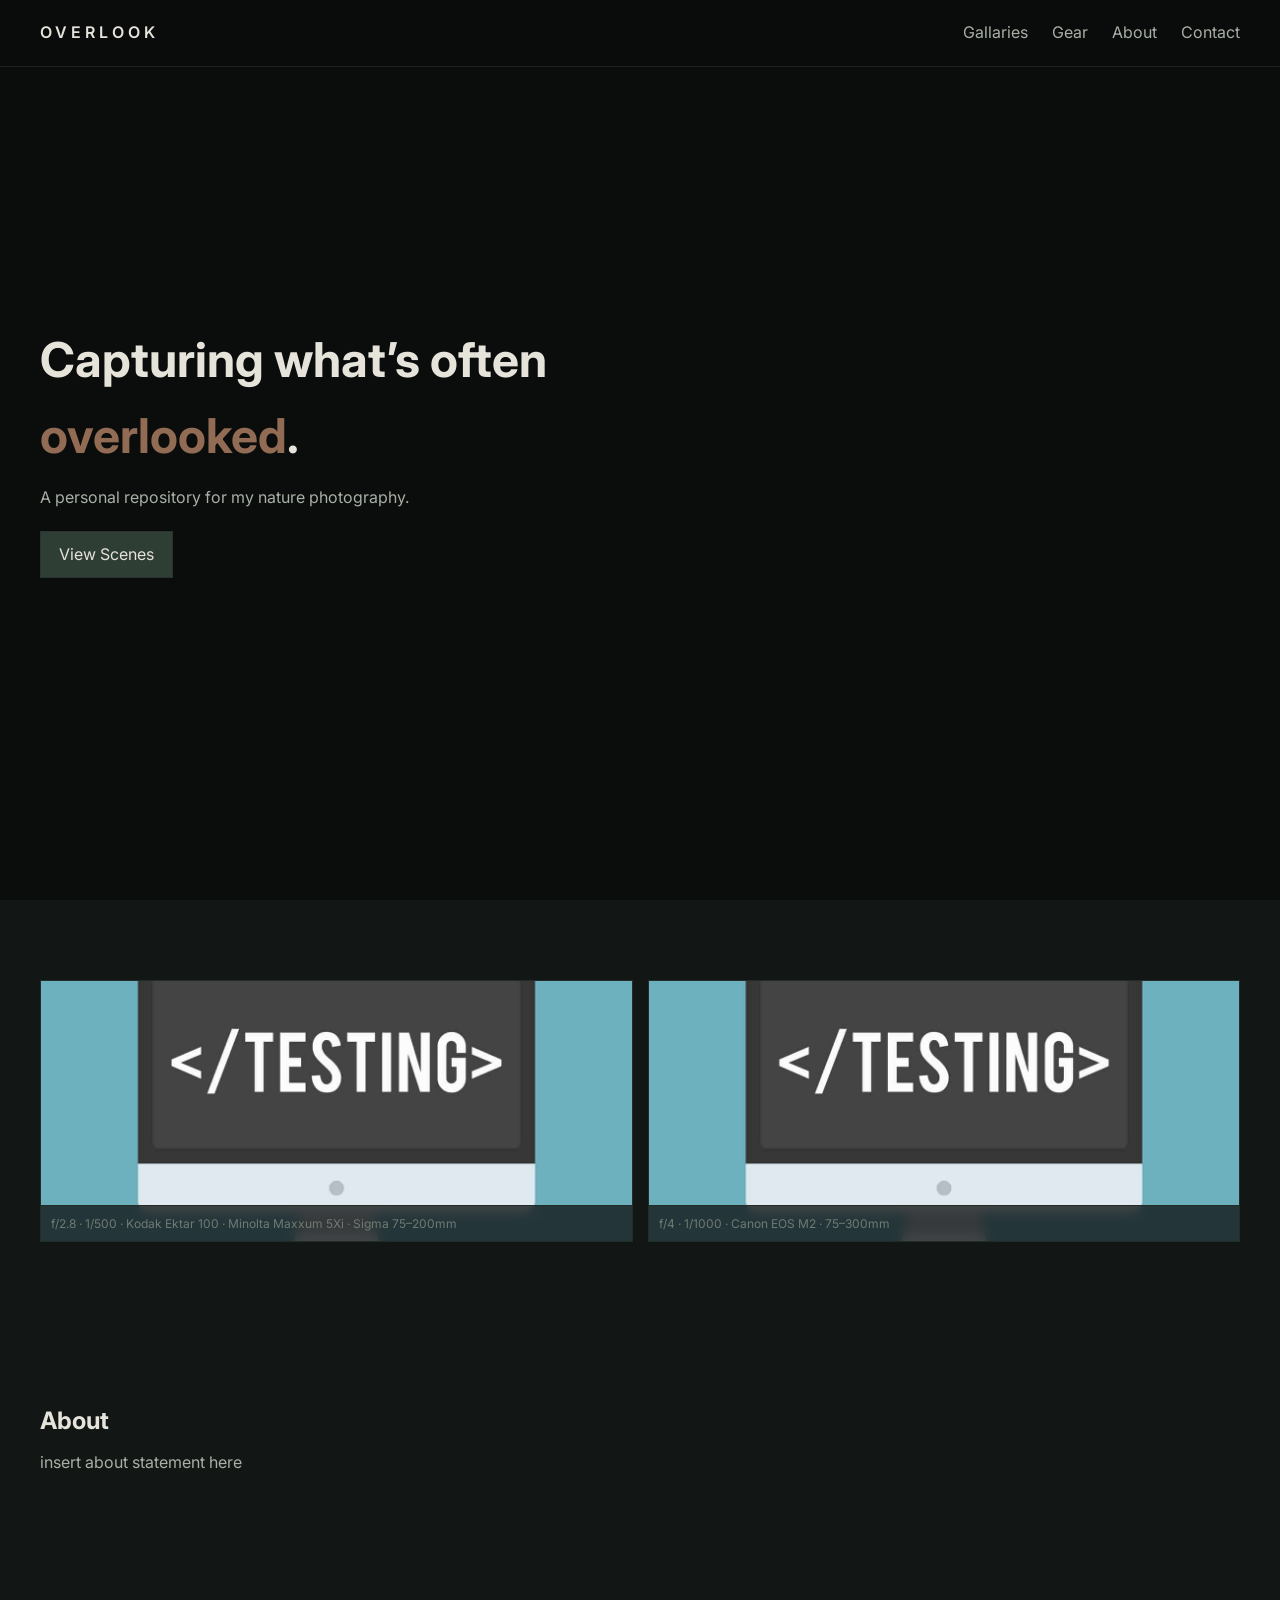
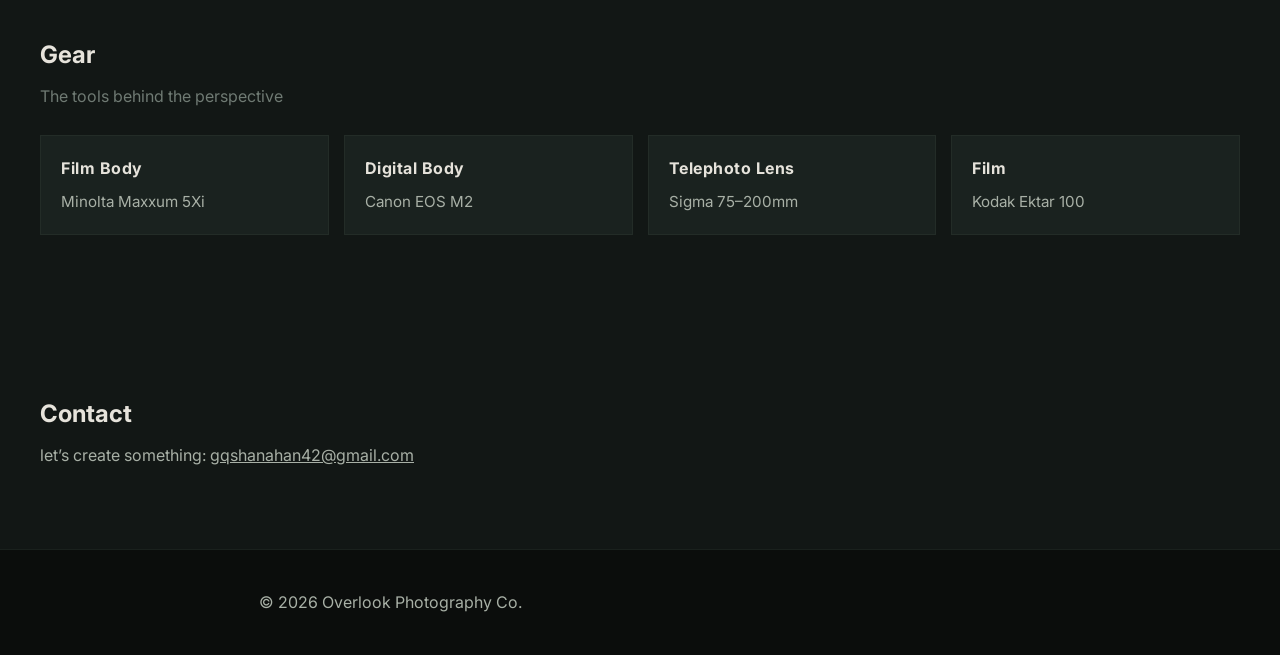
==== index.html @ 9037ddea "fixed file structure" ====
<!DOCTYPE html>
<html lang="en">
<head>
  <meta charset="UTF-8" />
  <meta name="viewport" content="width=device-width, initial-scale=1.0"/>
  <title>Overlook Photography Co.</title>
  <link rel="stylesheet" href="css/styles.css"/>
</head>
<body>

  <header class="nav">
    <div class="logo">OVERLOOK</div>
    <nav>
      <a href="#work">Gallaries</a>
      <a href="#gear">Gear</a>
      <a href="#about">About</a>
      <a href="#contact">Contact</a>
    </nav>
  </header>

  <section class="hero">
    <h1>Capturing what’s often <span style="color: #916b53">overlooked</span>.</h1>
    <p>A personal repository for my nature photography.</p>
    <a href="#work" class="btn">View Scenes</a>
  </section>

  <section id="work" class="gallery">
    <div class="grid">

        <div class="photo-card" onclick="openLightbox(this)">
            <img src="/media/website-testing.jpg" alt="Forest Fog">

            <div class="exif-bar">
            f/2.8 · 1/500 · Kodak Ektar 100 · Minolta Maxxum 5Xi · Sigma 75–200mm
            </div>
        </div>

        <div class="photo-card" onclick="openLightbox(this)">
            <img src="/media/website-testing.jpg" alt="Mountain Ridge">

            <div class="exif-bar">
            f/4 · 1/1000 · Canon EOS M2 · 75–300mm
            </div>
        </div>

        </div>
  </section>

  <section id="about" class="about">
    <h2>About</h2>
    <p>
        insert about statement here
    </p>
  </section>

  <section id="gear" class="gear">
    <h2>Gear</h2>
    <p class="meta">The tools behind the perspective</p>

    <div class="gear-grid">

        <div class="gear-card">
        <h3>Film Body</h3>
        <p>Minolta Maxxum 5Xi</p>
        </div>

        <div class="gear-card">
        <h3>Digital Body</h3>
        <p>Canon EOS M2</p>
        </div>

        <div class="gear-card">
        <h3>Telephoto Lens</h3>
        <p>Sigma 75–200mm</p>
        </div>

        <div class="gear-card">
        <h3>Film</h3>
        <p>Kodak Ektar 100</p>
        </div>

    </div>
    </section>

  <section id="contact" class="contact">
    <h2>Contact</h2>
    <p>let’s create something: <a href="mailto:gqshanahan42@gmail.com">gqshanahan42@gmail.com</a></p>
  </section>

  <footer>
    <p>© 2026 Overlook Photography Co.</p>
  </footer>

  <div id="lightbox" class="lightbox" onclick="closeLightbox()">
    <img id="lightbox-img">
    <div id="lightbox-exif"></div>
  </div>

  <script src="js/script.js"></script>

</body>
</html>
---- css/styles.css ----
@import url('https://fonts.googleapis.com/css2?family=Inter:wght@300;400;600&display=swap');

:root {
  /* Background layering */
  --bg: #0B0D0C;
  --section: #121715;
  --card: #1A221F;

  /* Typography */
  --text: #E6E3DB;
  --body: #A8B0A6;
  --muted: #6F7A73;

  /* Interaction */
  --link: #A8B0A6;
  --hover: #D6A96A;

  /* Buttons */
  --btn: #2F3E35;
  --btn-hover-warm: #8C5A3C;
  --btn-hover-sand: #B08A5A;
}

* {
  margin: 0;
  padding: 0;
  box-sizing: border-box;
  font-family: 'Inter', sans-serif;
}

body {
  background: var(--bg);
  color: var(--body);
  line-height: 1.6;
}

.photo-card {
  position: relative;
  overflow: hidden;
  background: var(--card);
  border: 1px solid #232c27;
  cursor: pointer;
  transition: 0.25s ease;
}

.photo-card img {
  width: 100%;
  height: 260px;
  object-fit: cover;
  display: block;
  filter: contrast(1.05) saturate(0.95);
  transition: 0.3s ease;
}

.photo-card:hover img {
  transform: scale(1.03);
}

.photo-card:hover {
  border-color: var(--hover);
}

/* EXIF BAR */
.exif-bar {
  position: absolute;
  bottom: 0;
  width: 100%;
  padding: 8px 10px;
  font-size: 0.75rem;
  color: var(--muted);
  background: rgba(11, 13, 12, 0.75);
  backdrop-filter: blur(6px);
  border-top: 1px solid #232c27;
}

/* NAV */
.nav {
  display: flex;
  justify-content: space-between;
  padding: 20px 40px;
  position: fixed;
  width: 100%;
  top: 0;
  background: rgba(11, 13, 12, 0.75);
  backdrop-filter: blur(10px);
  border-bottom: 1px solid #1b241f;
  z-index: 1000;
}

.logo {
  letter-spacing: 4px;
  font-weight: 600;
  color: var(--text);
}

.nav a {
  margin-left: 20px;
  color: var(--link);
  text-decoration: none;
  transition: 0.2s ease;
}

.nav a:hover {
  color: var(--hover);
}

/* HERO */
.hero {
  height: 100vh;
  display: flex;
  flex-direction: column;
  justify-content: center;
  padding: 0 40px;
  background: var(--bg);
}

.hero h1 {
  font-size: 3rem;
  max-width: 650px;
  color: var(--text);
}

.hero p {
  margin-top: 10px;
  color: var(--body);
}

/* BUTTON */
.btn {
  margin-top: 20px;
  padding: 10px 18px;
  width: fit-content;
  background: var(--btn);
  color: var(--text);
  border: 1px solid #2a332f;
  text-decoration: none;
  transition: 0.2s ease;
}

.btn:hover {
  background: var(--btn-hover-sand);
  color: #0B0D0C;
}

/* SECTIONS */
.gallery,
.about,
.contact {
  padding: 80px 40px;
  background: var(--section);
}

/* GALLERY GRID */
.grid {
  display: grid;
  grid-template-columns: repeat(auto-fit, minmax(250px, 1fr));
  gap: 15px;
}

.lightbox {
  position: fixed;
  top: 0;
  left: 0;
  width: 100%;
  height: 100%;
  background: rgba(11, 13, 12, 0.92);
  display: none;
  flex-direction: column;
  align-items: center;
  justify-content: center;
  z-index: 2000;
}

.lightbox img {
  max-width: 90%;
  max-height: 80%;
  border: 1px solid #2a332f;
}

#lightbox-exif {
  margin-top: 12px;
  color: var(--muted);
  font-size: 0.85rem;
}

.gear {
  padding: 80px 40px;
  background: var(--section);
}

.meta {
  color: var(--muted);
  margin-bottom: 25px;
}

.gear-grid {
  display: grid;
  grid-template-columns: repeat(auto-fit, minmax(220px, 1fr));
  gap: 15px;
}

.gear-card {
  background: var(--card);
  border: 1px solid #232c27;
  padding: 20px;
  transition: 0.2s ease;
}

.gear-card h3 {
  color: var(--text);
  margin-bottom: 8px;
  font-size: 1rem;
  letter-spacing: 0.5px;
}

.gear-card p {
  color: var(--body);
  font-size: 0.95rem;
}

.gear-card:hover {
  border-color: var(--hover);
  transform: translateY(-2px);
}

.card {
  height: 260px;
  background: var(--card);
  border: 1px solid #232c27;
  transition: 0.25s ease;
}

.card:hover {
  transform: scale(1.02);
  border-color: var(--hover);
}

/* TEXT */
h2 {
  color: var(--text);
  margin-bottom: 10px;
}

p {
  color: var(--body);
  max-width: 700px;
}

/* LINKS */
a {
  color: var(--link);
}

a:hover {
  color: var(--hover);
}

/* FOOTER */
footer {
  padding: 40px;
  text-align: center;
  color: var(--muted);
  background: var(--bg);
  border-top: 1px solid #1a211d;
}
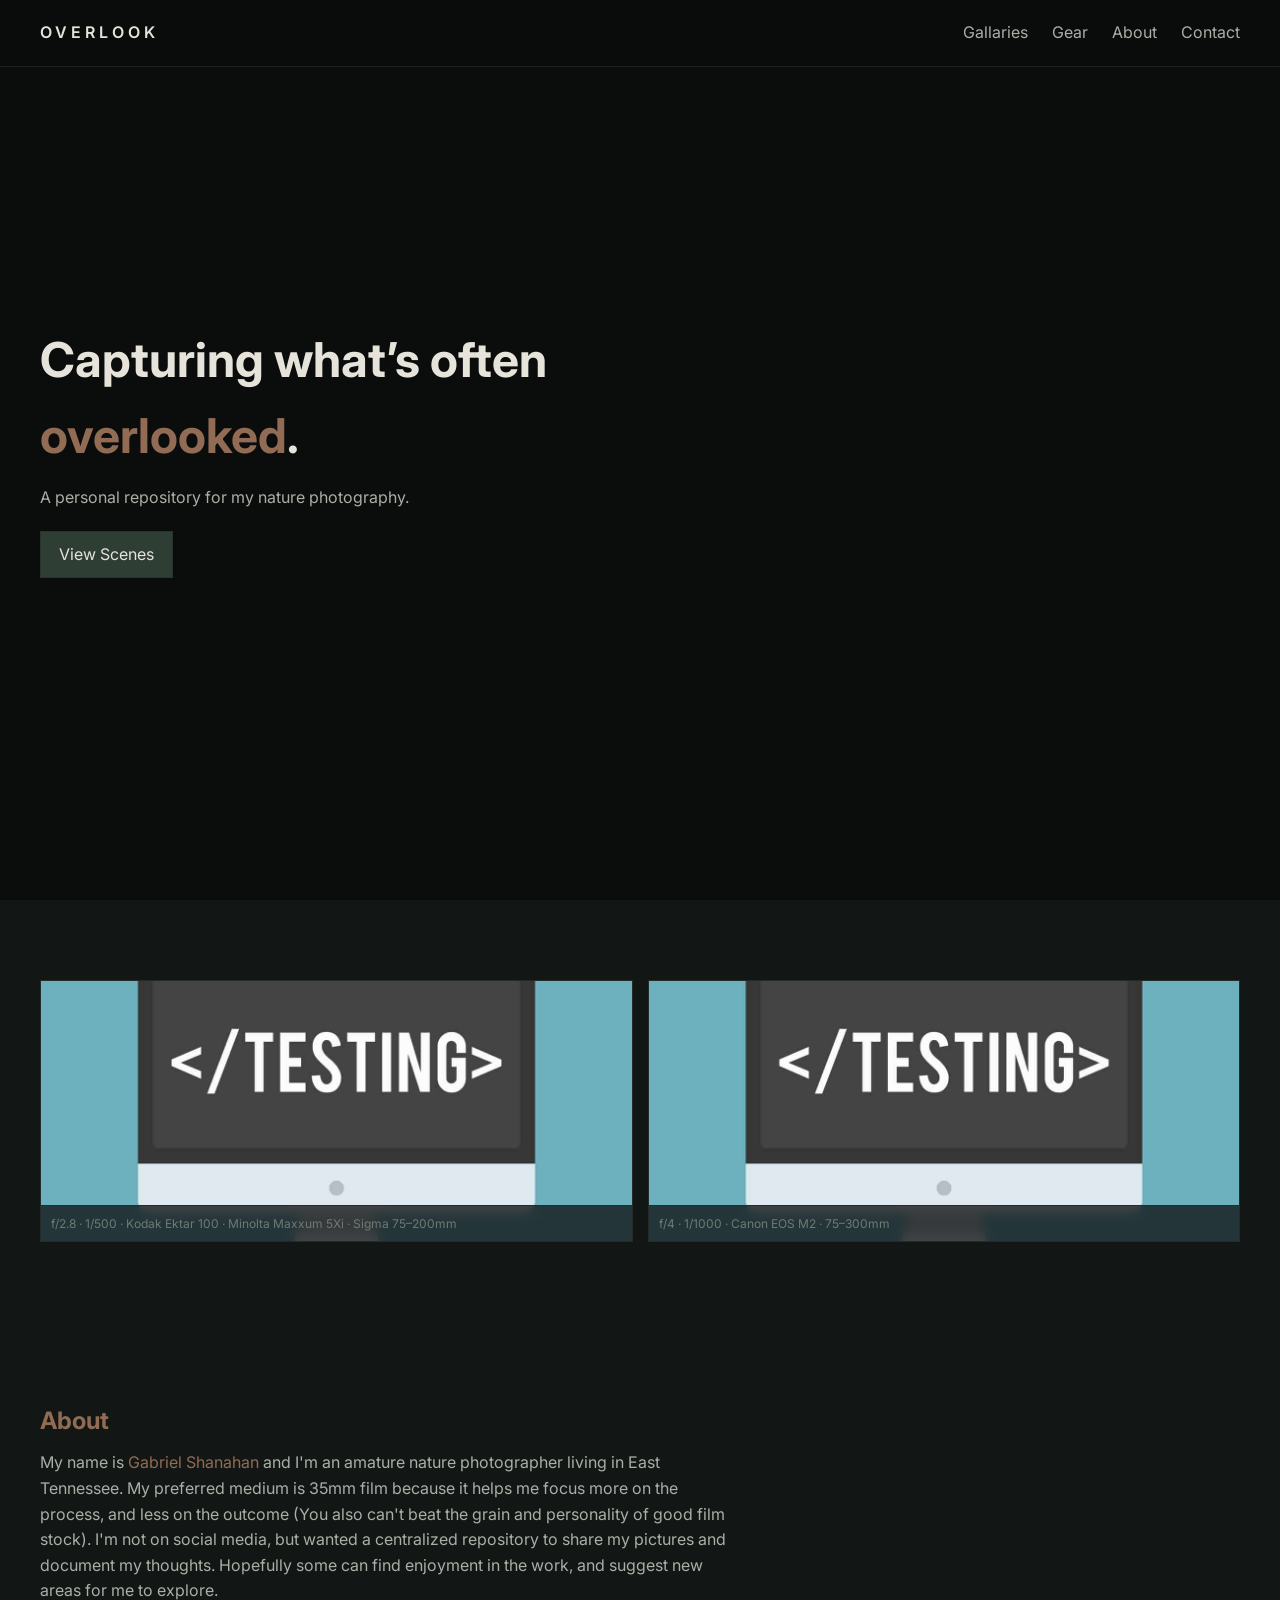
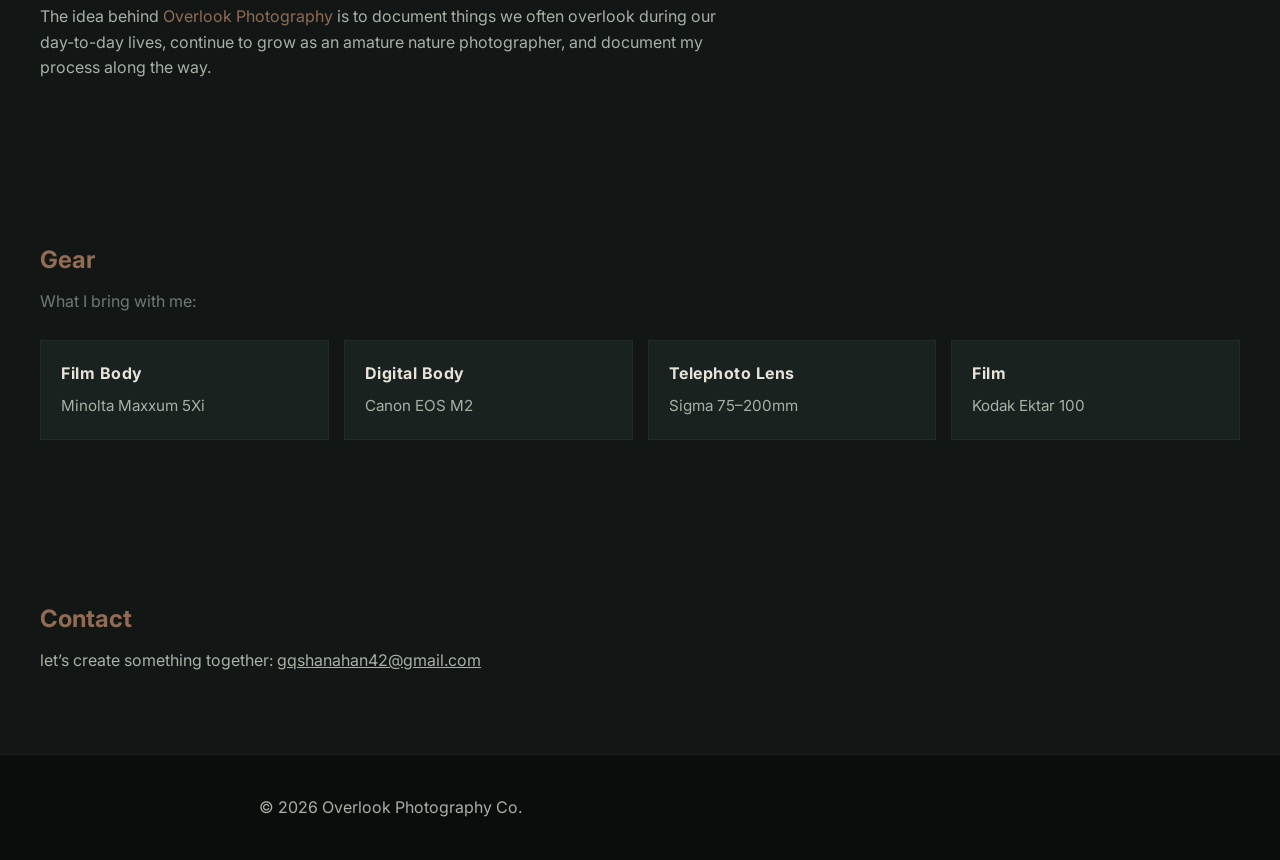
==== commit 4e19e108: "Updated about section" ====
--- a/index.html
+++ b/index.html
@@ -47,15 +47,22 @@
   </section>
 
   <section id="about" class="about">
-    <h2>About</h2>
+    <h2 style="color: #916b53">About</h2>
     <p>
-        insert about statement here
+        My name is <span style="color: #916b53">Gabriel Shanahan</span> and I'm an amature nature photographer living in East Tennessee.
+        My preferred medium is 35mm film because it helps me focus more on the process, and less on the outcome (You also can't beat the grain and personality of good film stock).
+        I'm not on social media, but wanted a centralized repository to share my pictures and document my thoughts. 
+        Hopefully some can find enjoyment in the work, and suggest new areas for me to explore. 
+    </p>
+    <p>
+      The idea behind <span style="color: #916b53">Overlook Photography</span> is to document things we often overlook during our day-to-day lives, 
+      continue to grow as an amature nature photographer, and document my process along the way.
     </p>
   </section>
 
   <section id="gear" class="gear">
-    <h2>Gear</h2>
-    <p class="meta">The tools behind the perspective</p>
+    <h2 style="color: #916b53">Gear</h2>
+    <p class="meta">What I bring with me:</p>
 
     <div class="gear-grid">
 
@@ -83,8 +90,8 @@
     </section>
 
   <section id="contact" class="contact">
-    <h2>Contact</h2>
-    <p>let’s create something: <a href="mailto:gqshanahan42@gmail.com">gqshanahan42@gmail.com</a></p>
+    <h2 style="color: #916b53">Contact</h2>
+    <p>let’s create something together: <a href="mailto:gqshanahan42@gmail.com">gqshanahan42@gmail.com</a></p>
   </section>
 
   <footer>
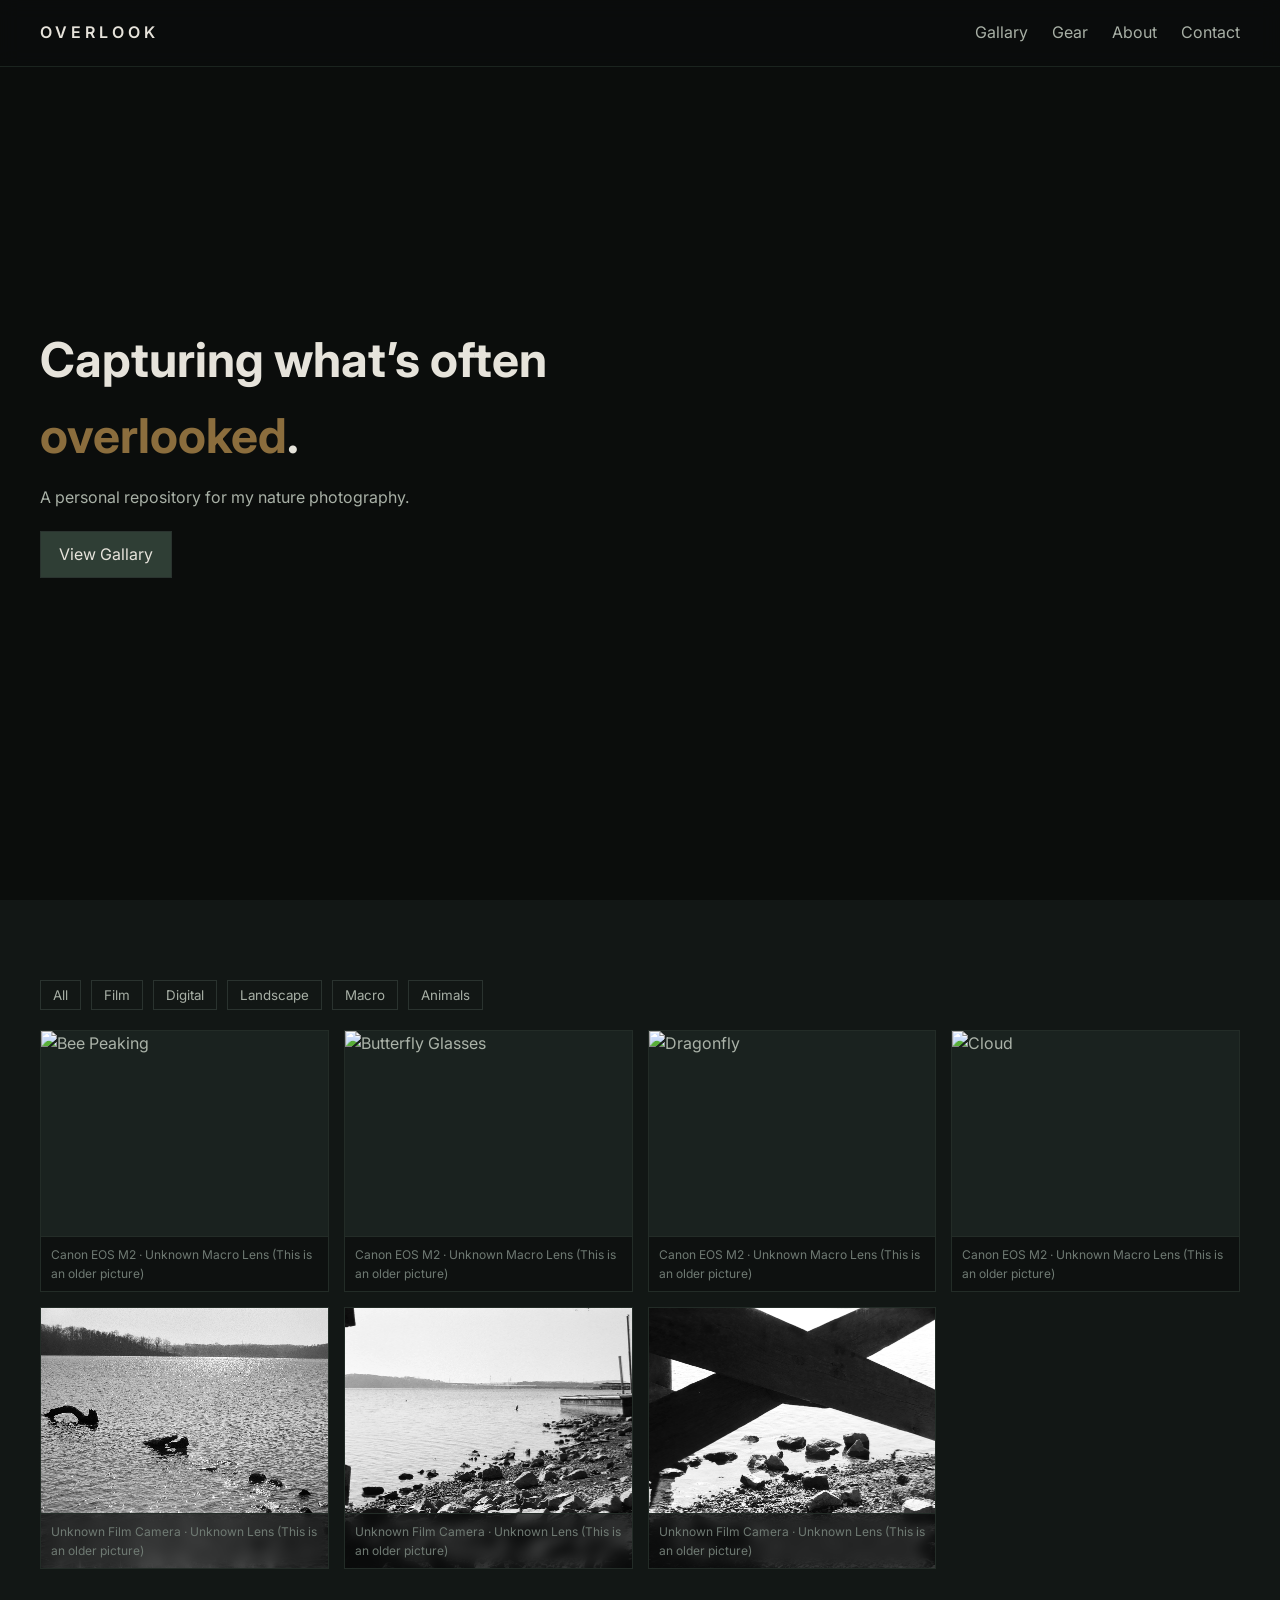
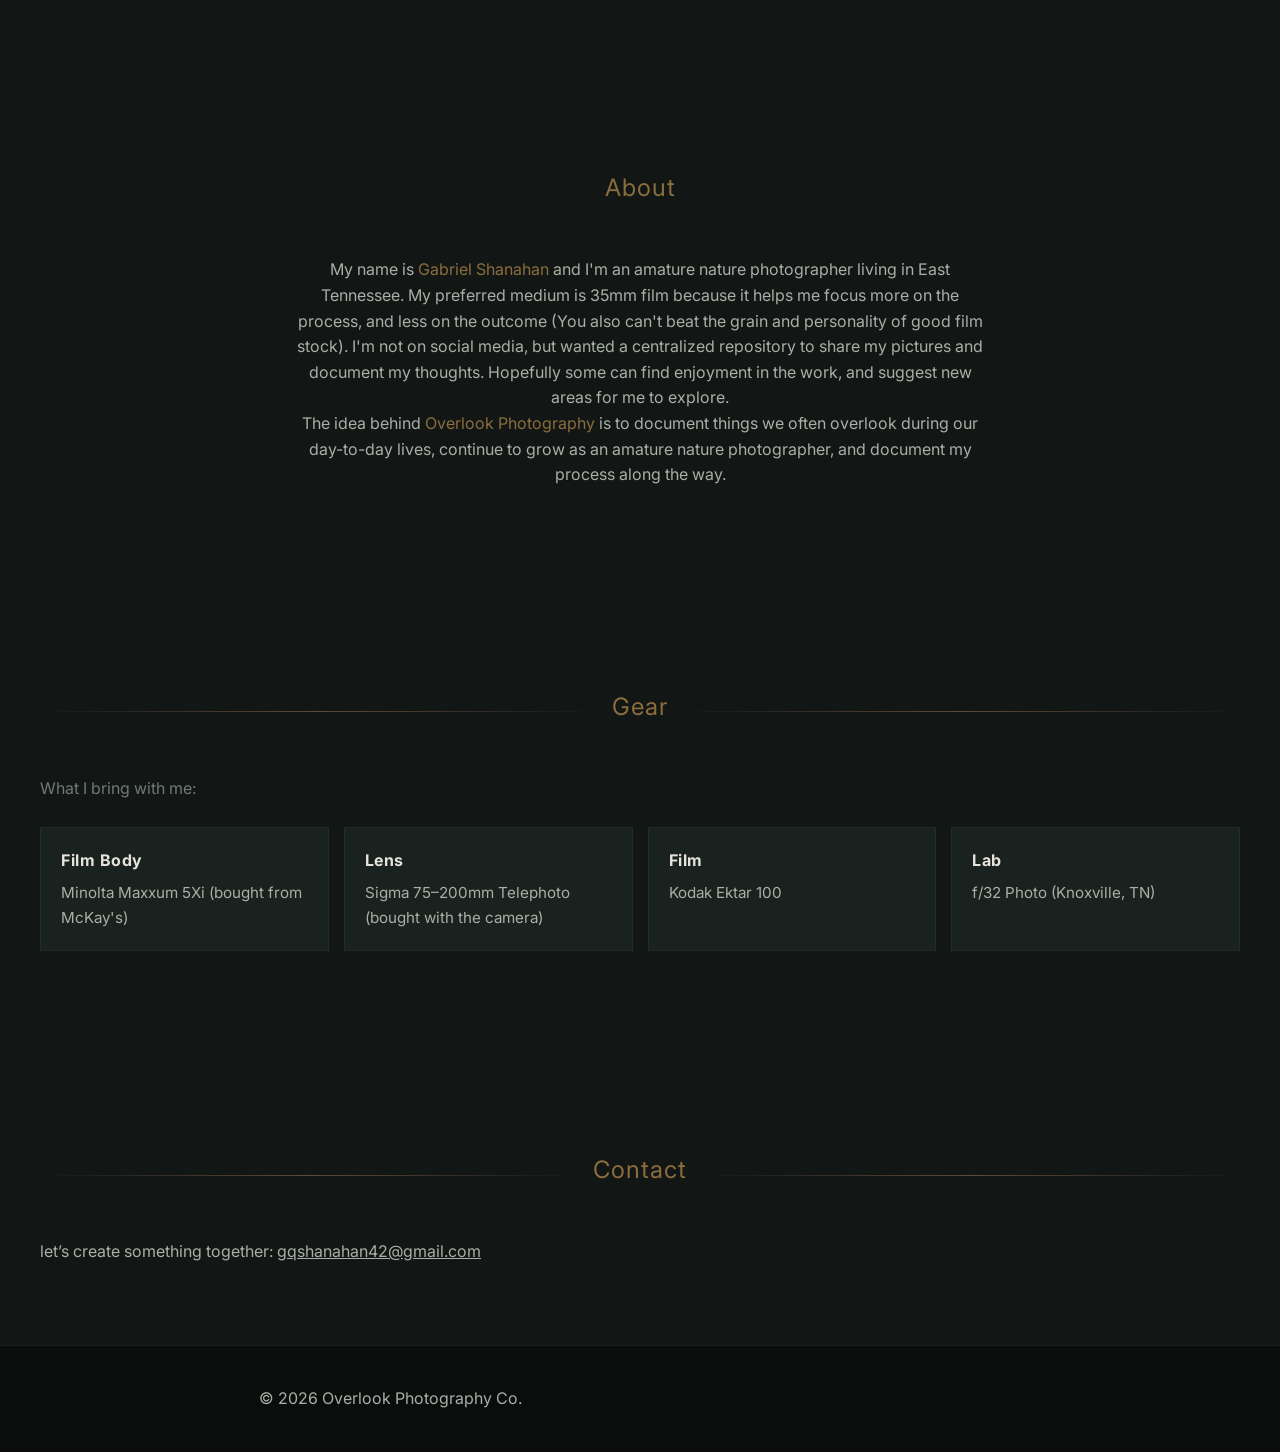
==== commit 7013e192: "Added images, updates gallary & lightbox" ====
--- a/index.html
+++ b/index.html
@@ -11,7 +11,7 @@
   <header class="nav">
     <div class="logo">OVERLOOK</div>
     <nav>
-      <a href="#work">Gallaries</a>
+      <a href="#work">Gallary</a>
       <a href="#gear">Gear</a>
       <a href="#about">About</a>
       <a href="#contact">Contact</a>
@@ -19,66 +19,62 @@
   </header>
 
   <section class="hero">
-    <h1>Capturing what’s often <span style="color: #916b53">overlooked</span>.</h1>
+    <h1>Capturing what’s often <span style="color: #8b6d3d">overlooked</span>.</h1>
     <p>A personal repository for my nature photography.</p>
-    <a href="#work" class="btn">View Scenes</a>
+    <a href="#work" class="btn">View Gallary</a>
   </section>
 
   <section id="work" class="gallery">
-    <div class="grid">
 
-        <div class="photo-card" onclick="openLightbox(this)">
-            <img src="/media/website-testing.jpg" alt="Forest Fog">
+    <div class="filters">
+      <button onclick="setFilter('all')">All</button>
+      <button onclick="setFilter('film')">Film</button>
+      <button onclick="setFilter('digital')">Digital</button>
+      <button onclick="setFilter('landscape')">Landscape</button>
+      <button onclick="setFilter('macro')">Macro</button>
+      <button onclick="setFilter('animals')">Animals</button>
+    </div>
 
-            <div class="exif-bar">
-            f/2.8 · 1/500 · Kodak Ektar 100 · Minolta Maxxum 5Xi · Sigma 75–200mm
-            </div>
-        </div>
+    <div id="gallery" class="grid"></div>
 
-        <div class="photo-card" onclick="openLightbox(this)">
-            <img src="/media/website-testing.jpg" alt="Mountain Ridge">
-
-            <div class="exif-bar">
-            f/4 · 1/1000 · Canon EOS M2 · 75–300mm
-            </div>
-        </div>
-
-        </div>
   </section>
 
   <section id="about" class="about">
-    <h2 style="color: #916b53">About</h2>
+    <div class="section-title">
+      <span class="line"></span>
+      <h2 style="color: #8b6d3d">About</h2>
+      <span class="line"></span>
+    </div>
     <p>
-        My name is <span style="color: #916b53">Gabriel Shanahan</span> and I'm an amature nature photographer living in East Tennessee.
+        My name is <span style="color: #8b6d3d">Gabriel Shanahan</span> and I'm an amature nature photographer living in East Tennessee.
         My preferred medium is 35mm film because it helps me focus more on the process, and less on the outcome (You also can't beat the grain and personality of good film stock).
         I'm not on social media, but wanted a centralized repository to share my pictures and document my thoughts. 
         Hopefully some can find enjoyment in the work, and suggest new areas for me to explore. 
     </p>
     <p>
-      The idea behind <span style="color: #916b53">Overlook Photography</span> is to document things we often overlook during our day-to-day lives, 
+      The idea behind <span style="color: #8b6d3d">Overlook Photography</span> is to document things we often overlook during our day-to-day lives, 
       continue to grow as an amature nature photographer, and document my process along the way.
     </p>
   </section>
 
   <section id="gear" class="gear">
-    <h2 style="color: #916b53">Gear</h2>
+    <div class="section-title">
+      <span class="line"></span>
+      <h2 style="color: #8b6d3d">Gear</h2>
+      <span class="line"></span>
+    </div>
     <p class="meta">What I bring with me:</p>
 
     <div class="gear-grid">
 
         <div class="gear-card">
         <h3>Film Body</h3>
-        <p>Minolta Maxxum 5Xi</p>
+        <p>Minolta Maxxum 5Xi (bought from McKay's)</p>
         </div>
 
         <div class="gear-card">
-        <h3>Digital Body</h3>
-        <p>Canon EOS M2</p>
-        </div>
-
-        <div class="gear-card">
-        <h3>Telephoto Lens</h3>
-        <p>Sigma 75–200mm</p>
+        <h3>Lens</h3>
+        <p>Sigma 75–200mm Telephoto (bought with the camera)</p>
         </div>
 
         <div class="gear-card">
@@ -86,21 +82,40 @@
         <p>Kodak Ektar 100</p>
         </div>
 
+        <div class="gear-card">
+        <h3>Lab</h3>
+        <p>f/32 Photo (Knoxville, TN)</p>
+        </div>
+
     </div>
     </section>
 
   <section id="contact" class="contact">
-    <h2 style="color: #916b53">Contact</h2>
-    <p>let’s create something together: <a href="mailto:gqshanahan42@gmail.com">gqshanahan42@gmail.com</a></p>
+  <div class="section-title">
+    <span class="line"></span>
+    <h2 style="color: #8b6d3d">Contact</h2>
+    <span class="line"></span>
+  </div>
+  <p>let’s create something together: <a href="mailto:gqshanahan42@gmail.com">gqshanahan42@gmail.com</a></p>
   </section>
 
   <footer>
     <p>© 2026 Overlook Photography Co.</p>
   </footer>
 
-  <div id="lightbox" class="lightbox" onclick="closeLightbox()">
-    <img id="lightbox-img">
-    <div id="lightbox-exif"></div>
+  <div id="lightbox" class="lightbox">
+
+    <button class="close-btn" onclick="closeLightbox()">✕</button>
+
+    <button class="nav-arrow left" onclick="prevImage()">❮</button>
+
+    <div class="lightbox-content">
+      <img id="lightbox-img">
+      <div id="lightbox-exif"></div>
+    </div>
+
+    <button class="nav-arrow right" onclick="nextImage()">❯</button>
+
   </div>
 
   <script src="js/script.js"></script>
--- a/css/styles.css
+++ b/css/styles.css
@@ -111,7 +111,20 @@
   flex-direction: column;
   justify-content: center;
   padding: 0 40px;
-  background: var(--bg);
+  position: relative;
+
+  background:
+    linear-gradient(
+      to right,
+      rgba(11, 13, 12, 1) 0%,
+      rgba(11, 13, 12, 0.9) 30%,
+      rgba(11, 13, 12, 0.4) 60%
+    ),
+    url("/media/OlderPics/BeePeaking.png");
+
+  background-size: cover;
+  background-position: center right;
+  background-repeat: no-repeat;
 }
 
 .hero h1 {
@@ -148,6 +161,17 @@
 .contact {
   padding: 80px 40px;
   background: var(--section);
+}
+
+.about {
+  display: flex;
+  flex-direction: column;
+  align-items: center;
+  text-align: center;
+}
+
+.about p {
+  max-width: 700px;
 }
 
 /* GALLERY GRID */
@@ -255,6 +279,105 @@
   color: var(--hover);
 }
 
+.section-title {
+  display: flex;
+  align-items: center;
+  gap: 15px;
+  margin: 40px 0;
+}
+
+.section-title h2 {
+  white-space: nowrap;
+  font-weight: 400;
+  letter-spacing: 1px;
+}
+
+/* The lines */
+.section-title .line {
+  height: 1px;
+  flex: 1;
+  background: linear-gradient(
+    to right,
+    transparent,
+    #916b53,
+    transparent
+  );
+  opacity: 0.6;
+}
+
+.filters {
+  display: flex;
+  gap: 10px;
+  margin-bottom: 20px;
+  flex-wrap: wrap;
+}
+
+.filters button {
+  background: transparent;
+  border: 1px solid #2a332f;
+  color: var(--body);
+  padding: 6px 12px;
+  cursor: pointer;
+  transition: 0.2s;
+}
+
+.filters button:hover {
+  border-color: var(--hover);
+  color: var(--hover);
+}
+
+.nav-arrow {
+  position: absolute;
+  top: 50%;
+  transform: translateY(-50%);
+  background: rgba(11, 13, 12, 0.6);
+  border: 1px solid #2a332f;
+  color: var(--text);
+  font-size: 2rem;
+  padding: 10px 15px;
+  cursor: pointer;
+  z-index: 2001;
+  transition: 0.2s ease;
+}
+
+.nav-arrow:hover {
+  border-color: var(--hover);
+  color: var(--hover);
+}
+
+.nav-arrow.left {
+  left: 20px;
+}
+
+.nav-arrow.right {
+  right: 20px;
+}
+
+.lightbox-content {
+  display: flex;
+  flex-direction: column;
+  align-items: center;
+}
+
+.close-btn {
+  position: absolute;
+  top: 20px;
+  right: 25px;
+  background: rgba(11, 13, 12, 0.6);
+  border: 1px solid #2a332f;
+  color: var(--text);
+  font-size: 1.5rem;
+  padding: 6px 12px;
+  cursor: pointer;
+  z-index: 2002;
+  transition: 0.2s ease;
+}
+
+.close-btn:hover {
+  border-color: var(--hover);
+  color: var(--hover);
+}
+
 /* FOOTER */
 footer {
   padding: 40px;
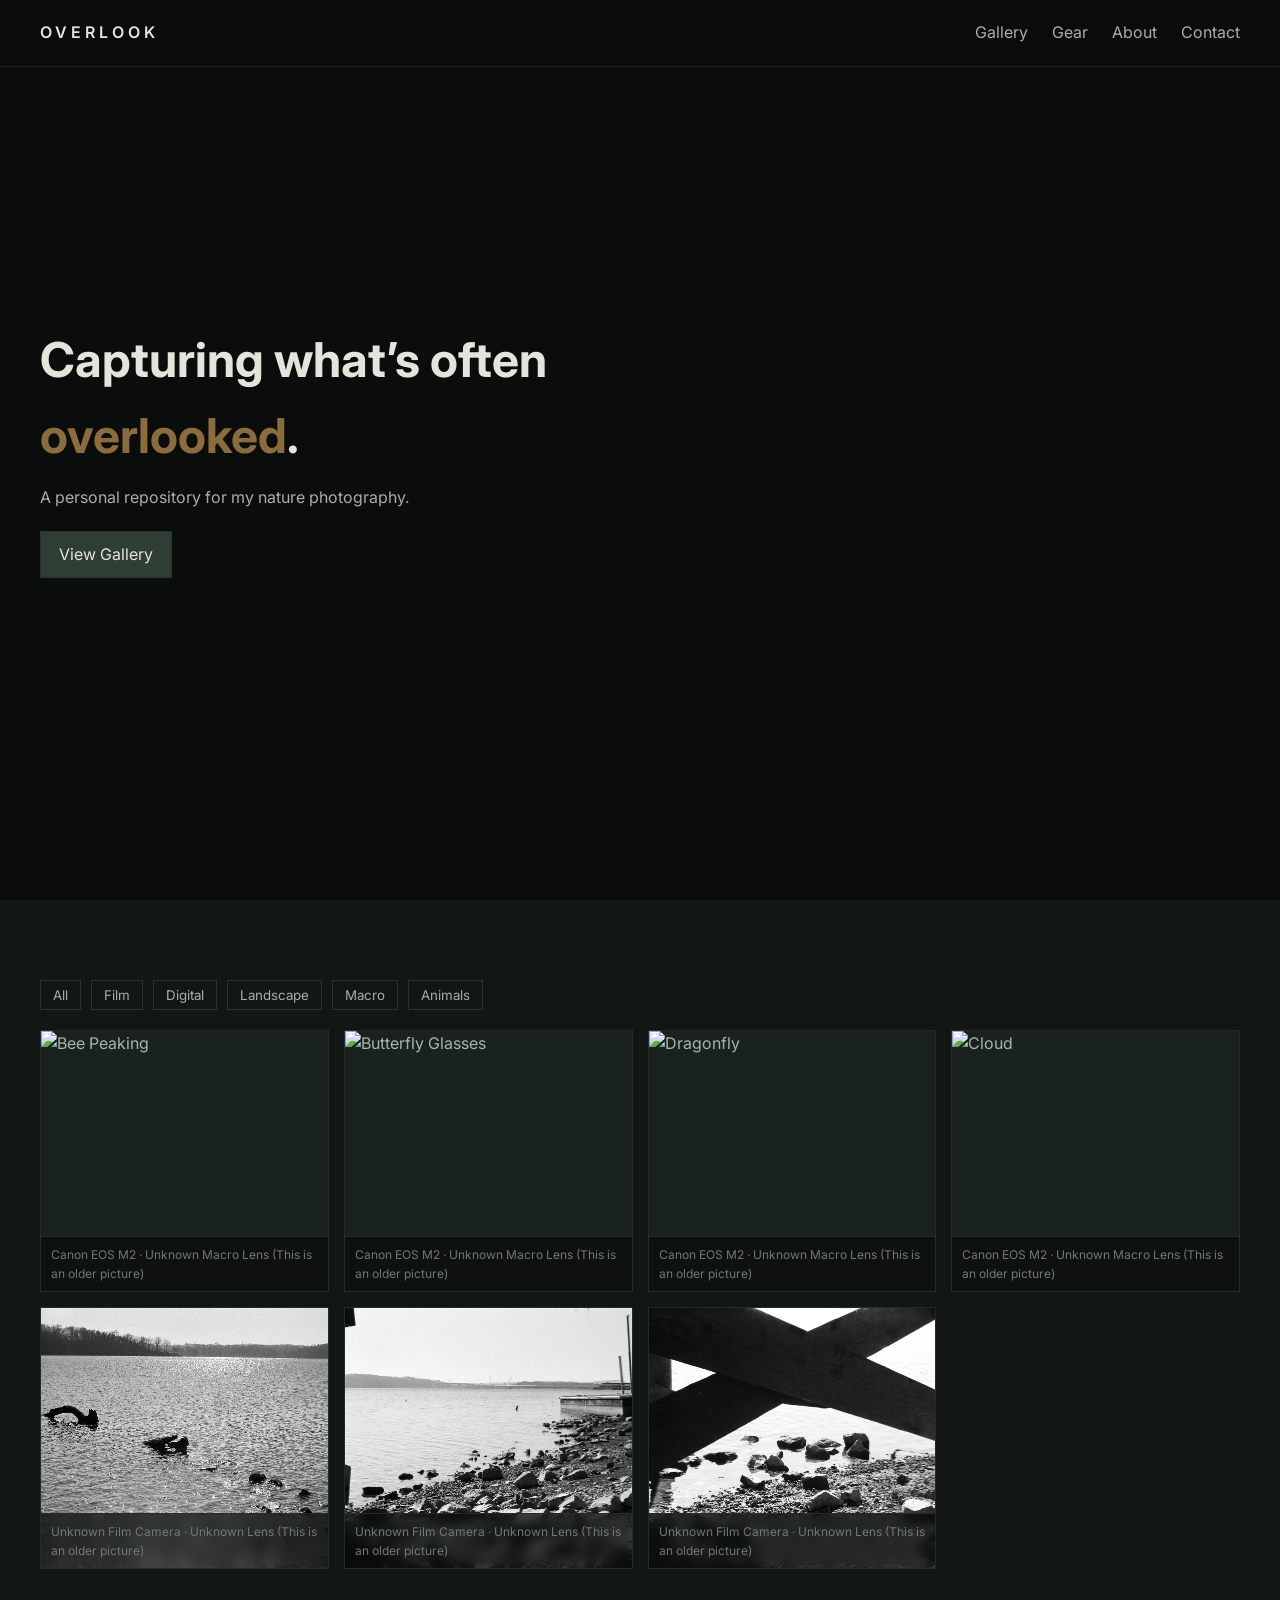
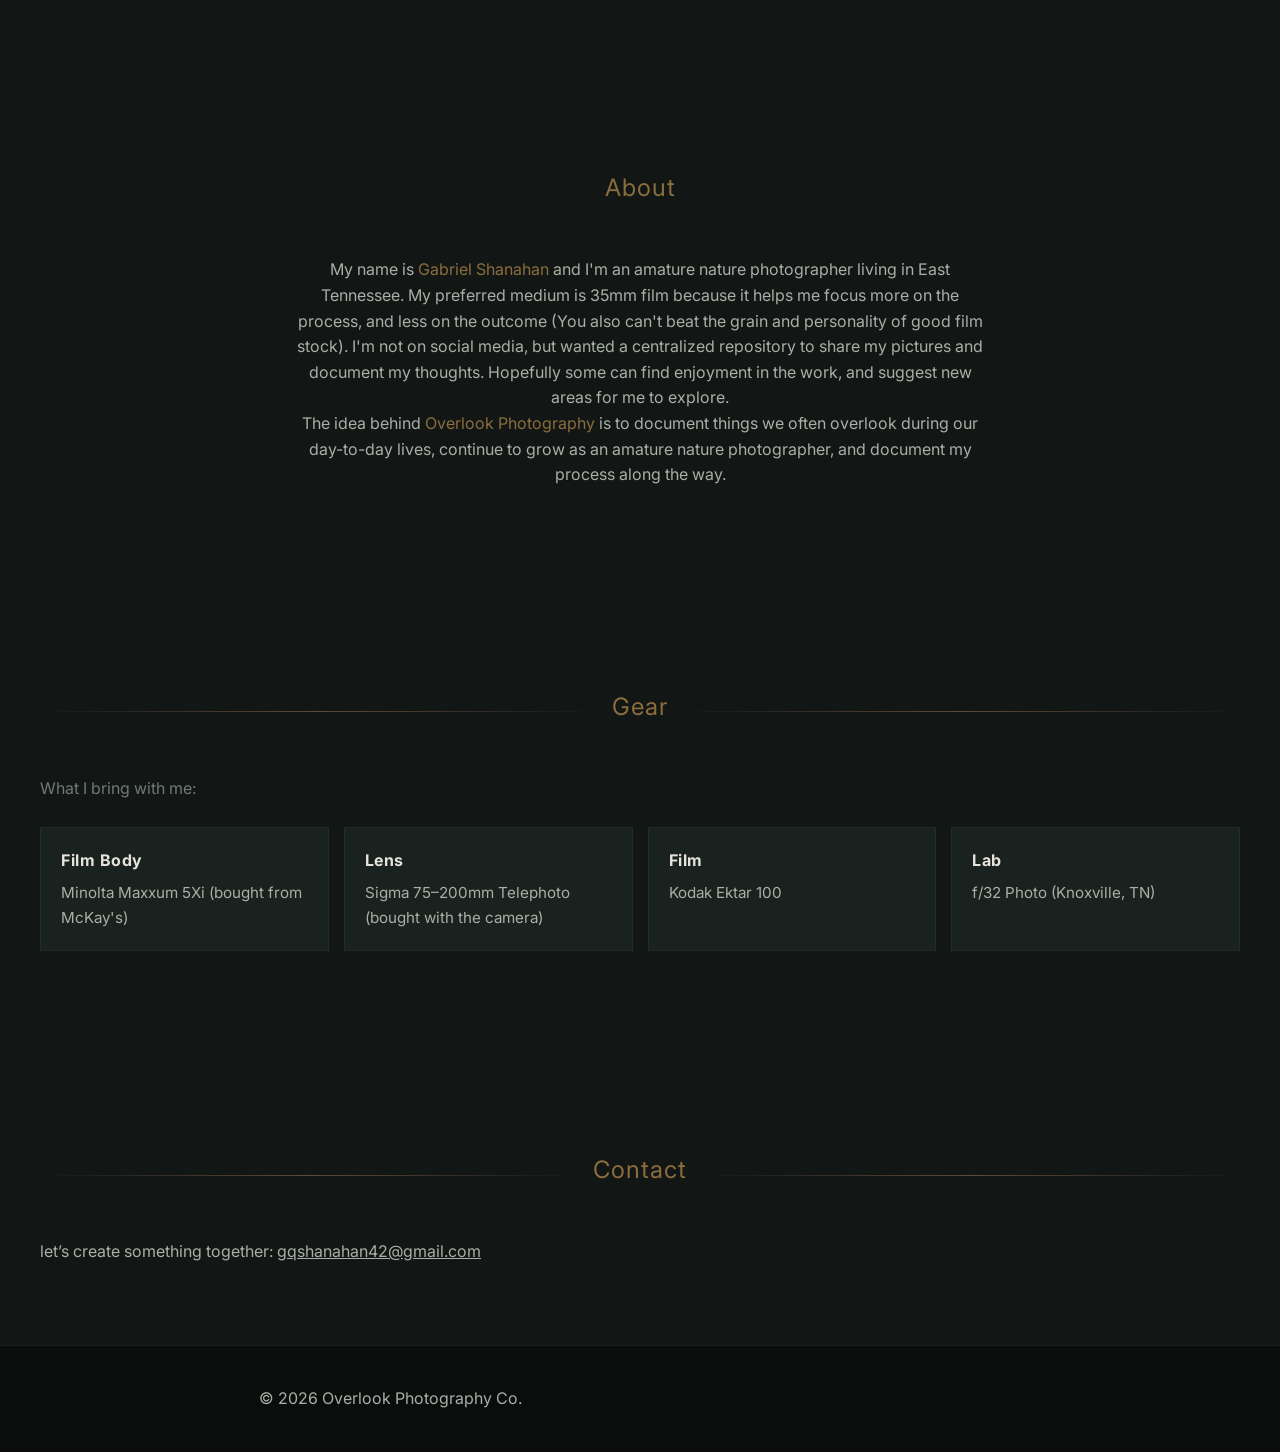
==== commit 46d79bcb: "Fixed typo" ====
--- a/index.html
+++ b/index.html
@@ -11,7 +11,7 @@
   <header class="nav">
     <div class="logo">OVERLOOK</div>
     <nav>
-      <a href="#work">Gallary</a>
+      <a href="#work">Gallery</a>
       <a href="#gear">Gear</a>
       <a href="#about">About</a>
       <a href="#contact">Contact</a>
@@ -21,7 +21,7 @@
   <section class="hero">
     <h1>Capturing what’s often <span style="color: #8b6d3d">overlooked</span>.</h1>
     <p>A personal repository for my nature photography.</p>
-    <a href="#work" class="btn">View Gallary</a>
+    <a href="#work" class="btn">View Gallery</a>
   </section>
 
   <section id="work" class="gallery">
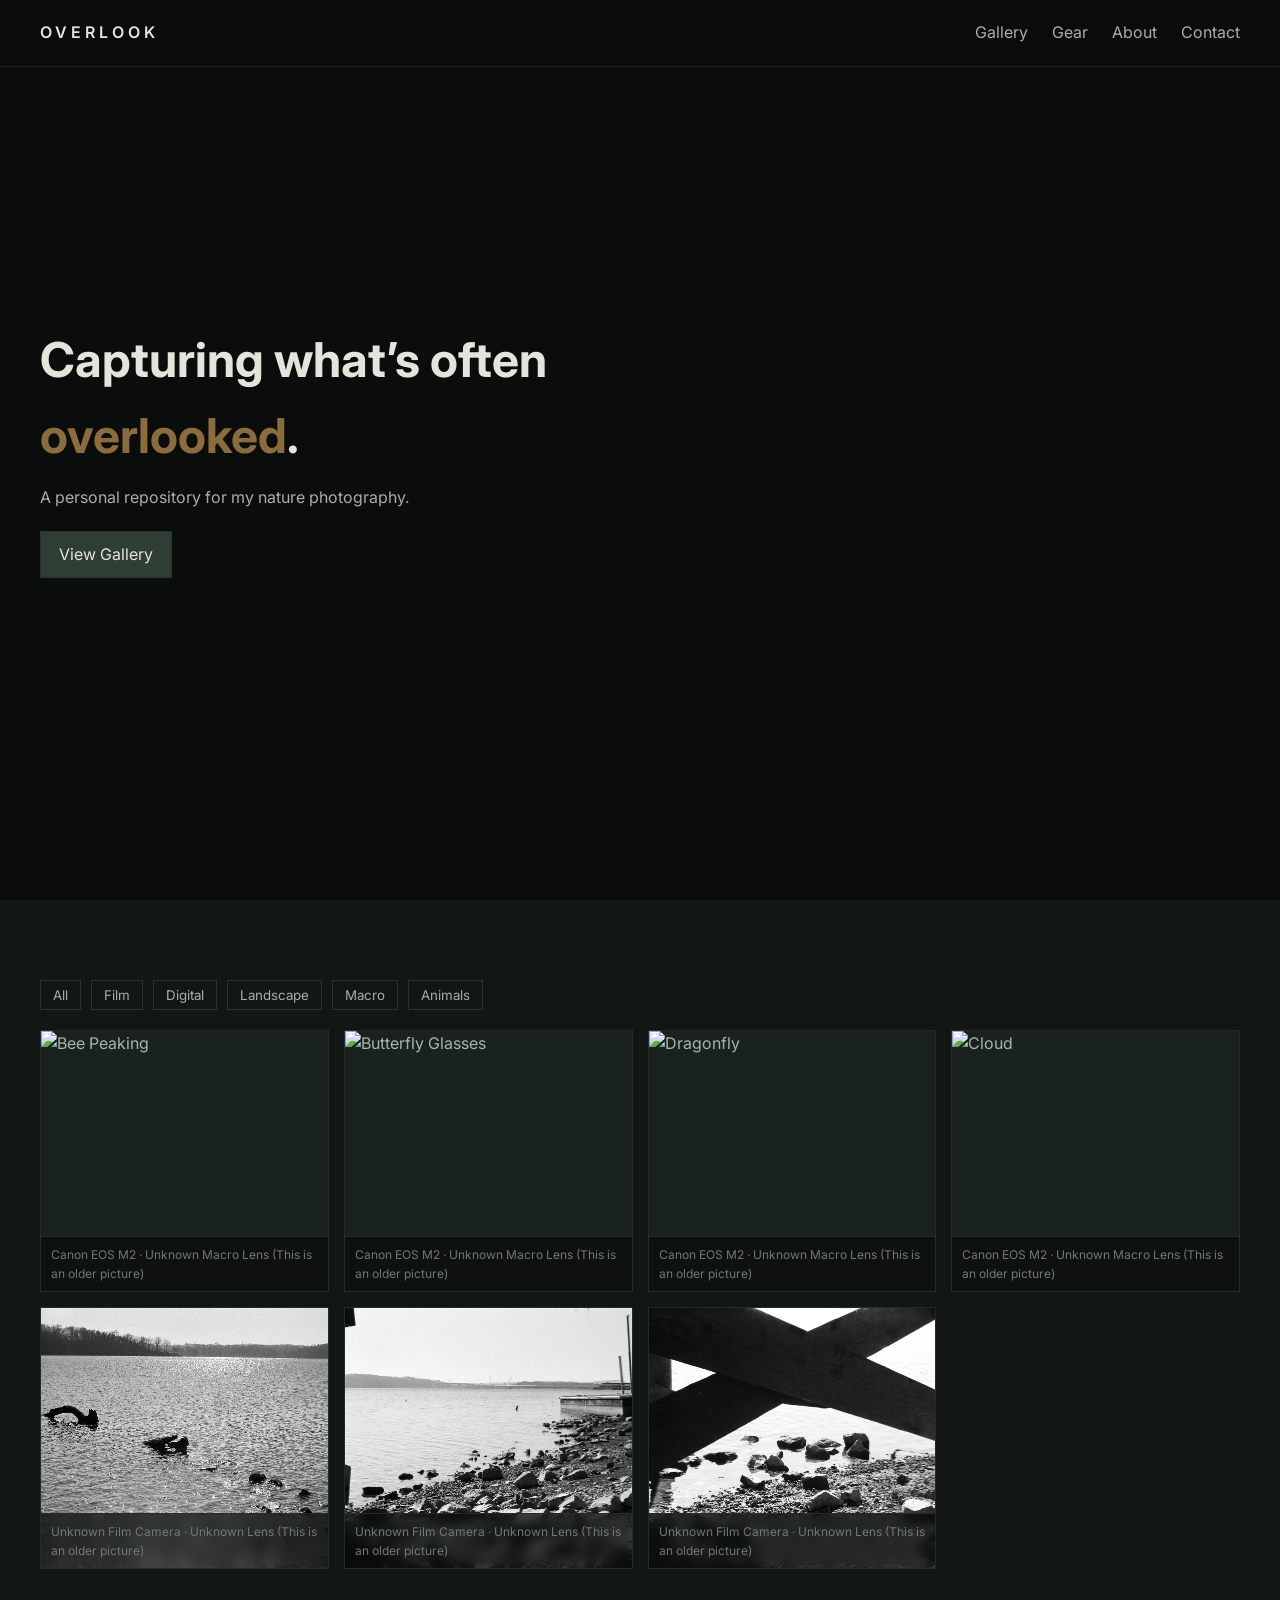
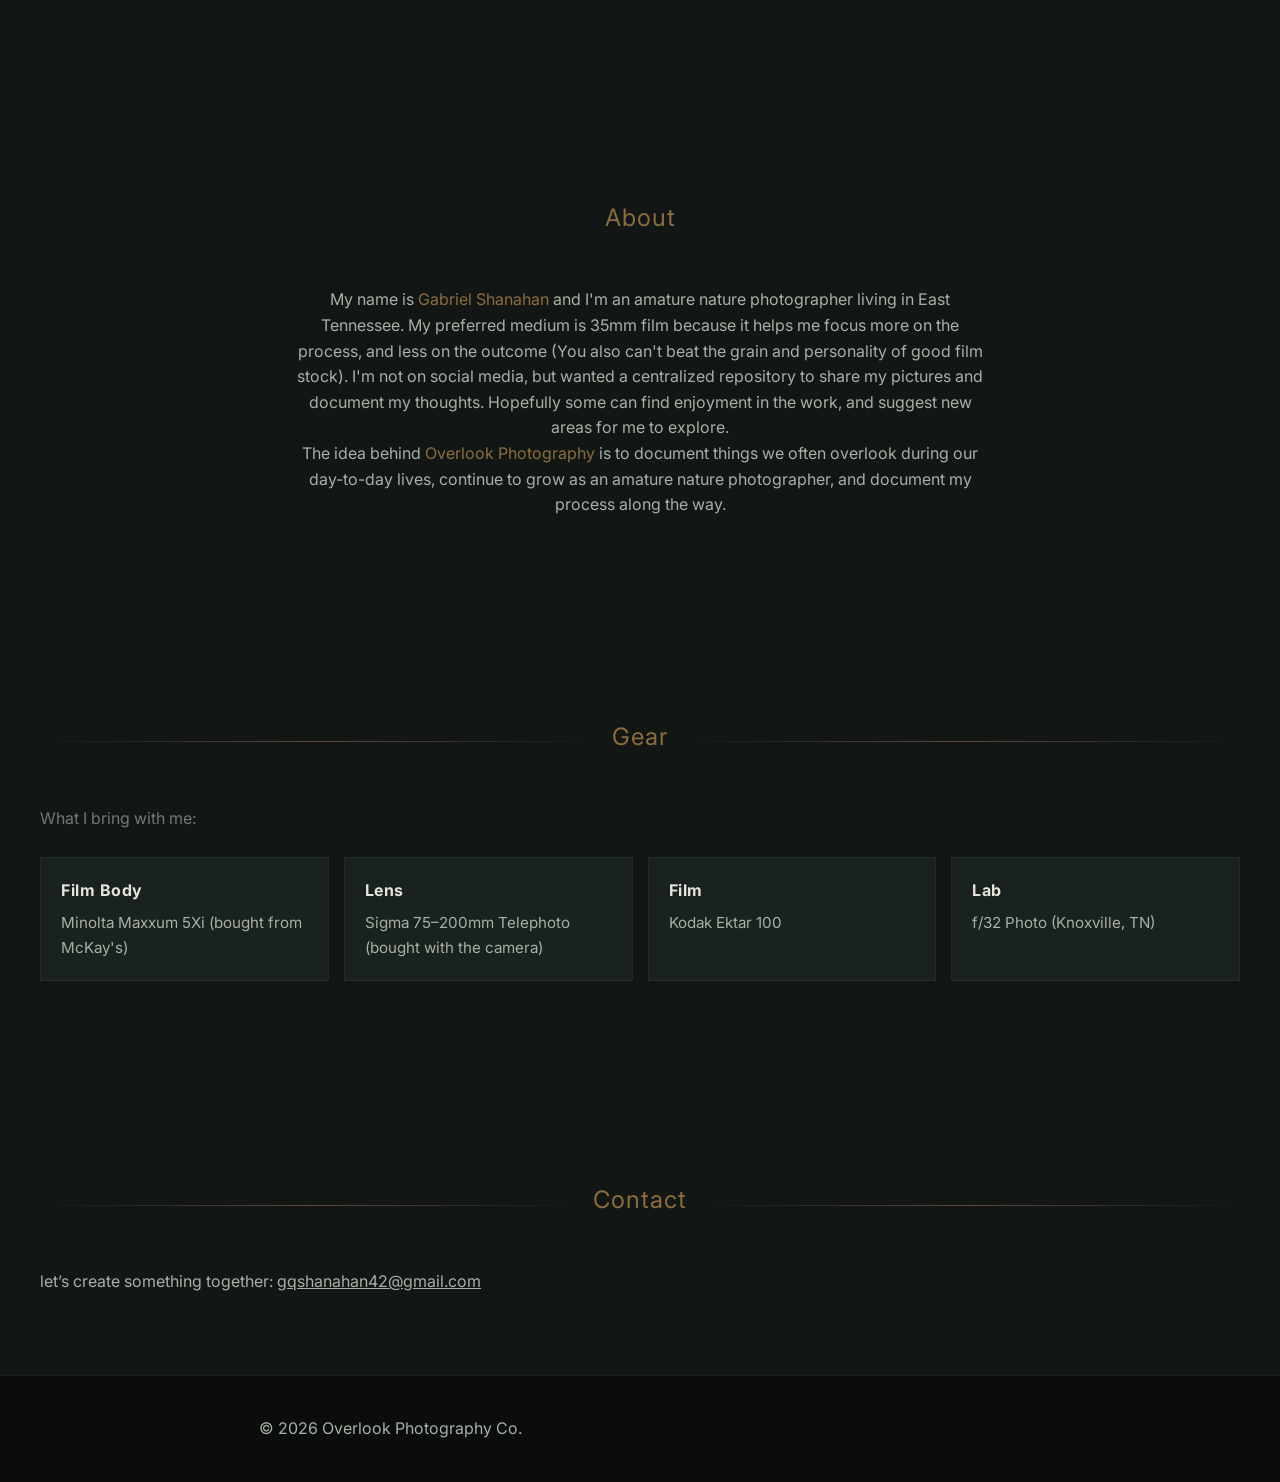
==== commit a8f25a82: "Fixed hero image on mobile" ====
--- a/index.html
+++ b/index.html
@@ -36,6 +36,10 @@
     </div>
 
     <div id="gallery" class="grid"></div>
+
+    <div class="show-more-container">
+      <button id="show-more-btn" onclick="showMore()">Show More</button>
+    </div>
 
   </section>
 
--- a/css/styles.css
+++ b/css/styles.css
@@ -125,6 +125,23 @@
   background-size: cover;
   background-position: center right;
   background-repeat: no-repeat;
+}
+
+@media (max-width: 768px) {
+  .hero {
+    background-image:
+      linear-gradient(
+        to bottom,
+        rgba(11, 13, 12, 1),
+        rgba(11, 13, 12, 0.7),
+        rgba(11, 13, 12, 0)
+      ),
+      url("/media/OlderPics/BeePeaking.png");
+
+    background-size: cover;
+    background-position: center;
+    background-repeat: no-repeat;
+  }
 }
 
 .hero h1 {
@@ -378,6 +395,25 @@
   color: var(--hover);
 }
 
+.show-more-container {
+  text-align: center;
+  margin-top: 30px;
+}
+
+#show-more-btn {
+  background: transparent;
+  border: 1px solid #2a332f;
+  color: var(--body);
+  padding: 10px 20px;
+  cursor: pointer;
+  transition: 0.2s ease;
+}
+
+#show-more-btn:hover {
+  border-color: var(--hover);
+  color: var(--hover);
+}
+
 /* FOOTER */
 footer {
   padding: 40px;
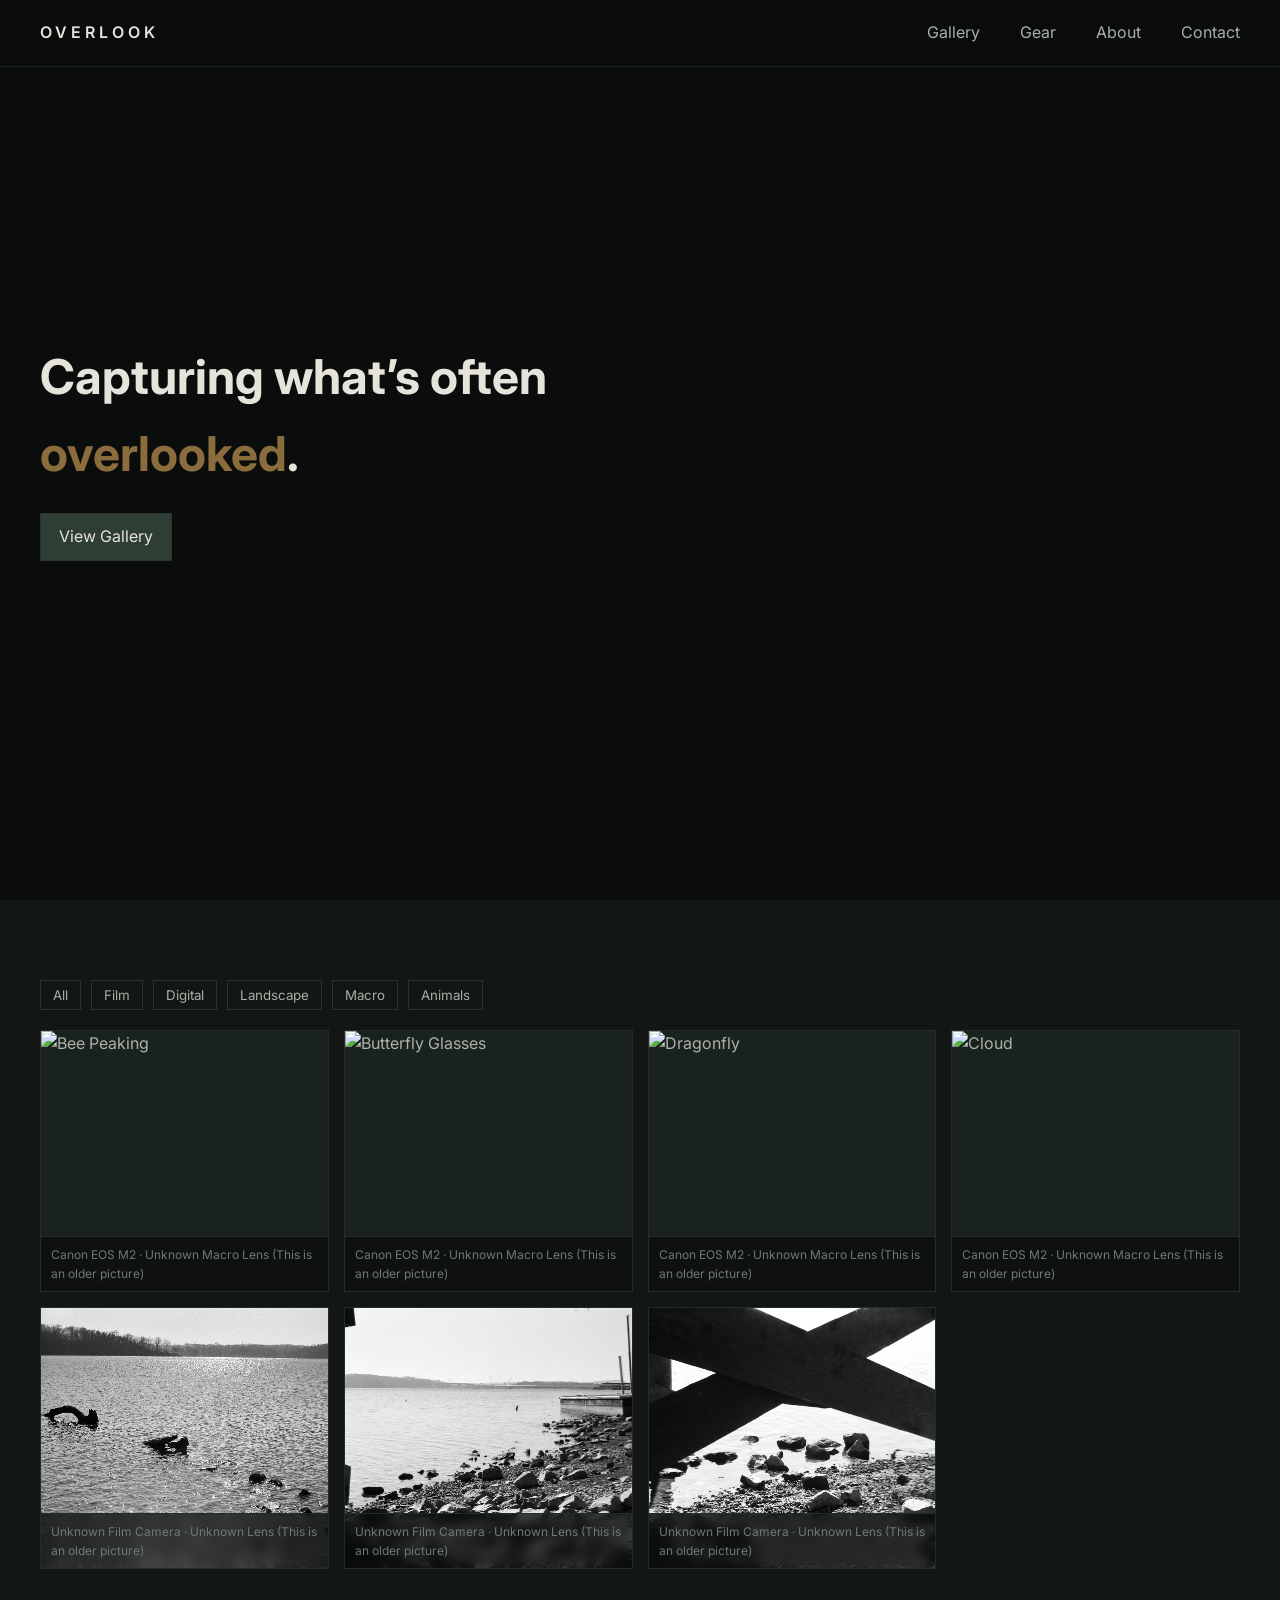
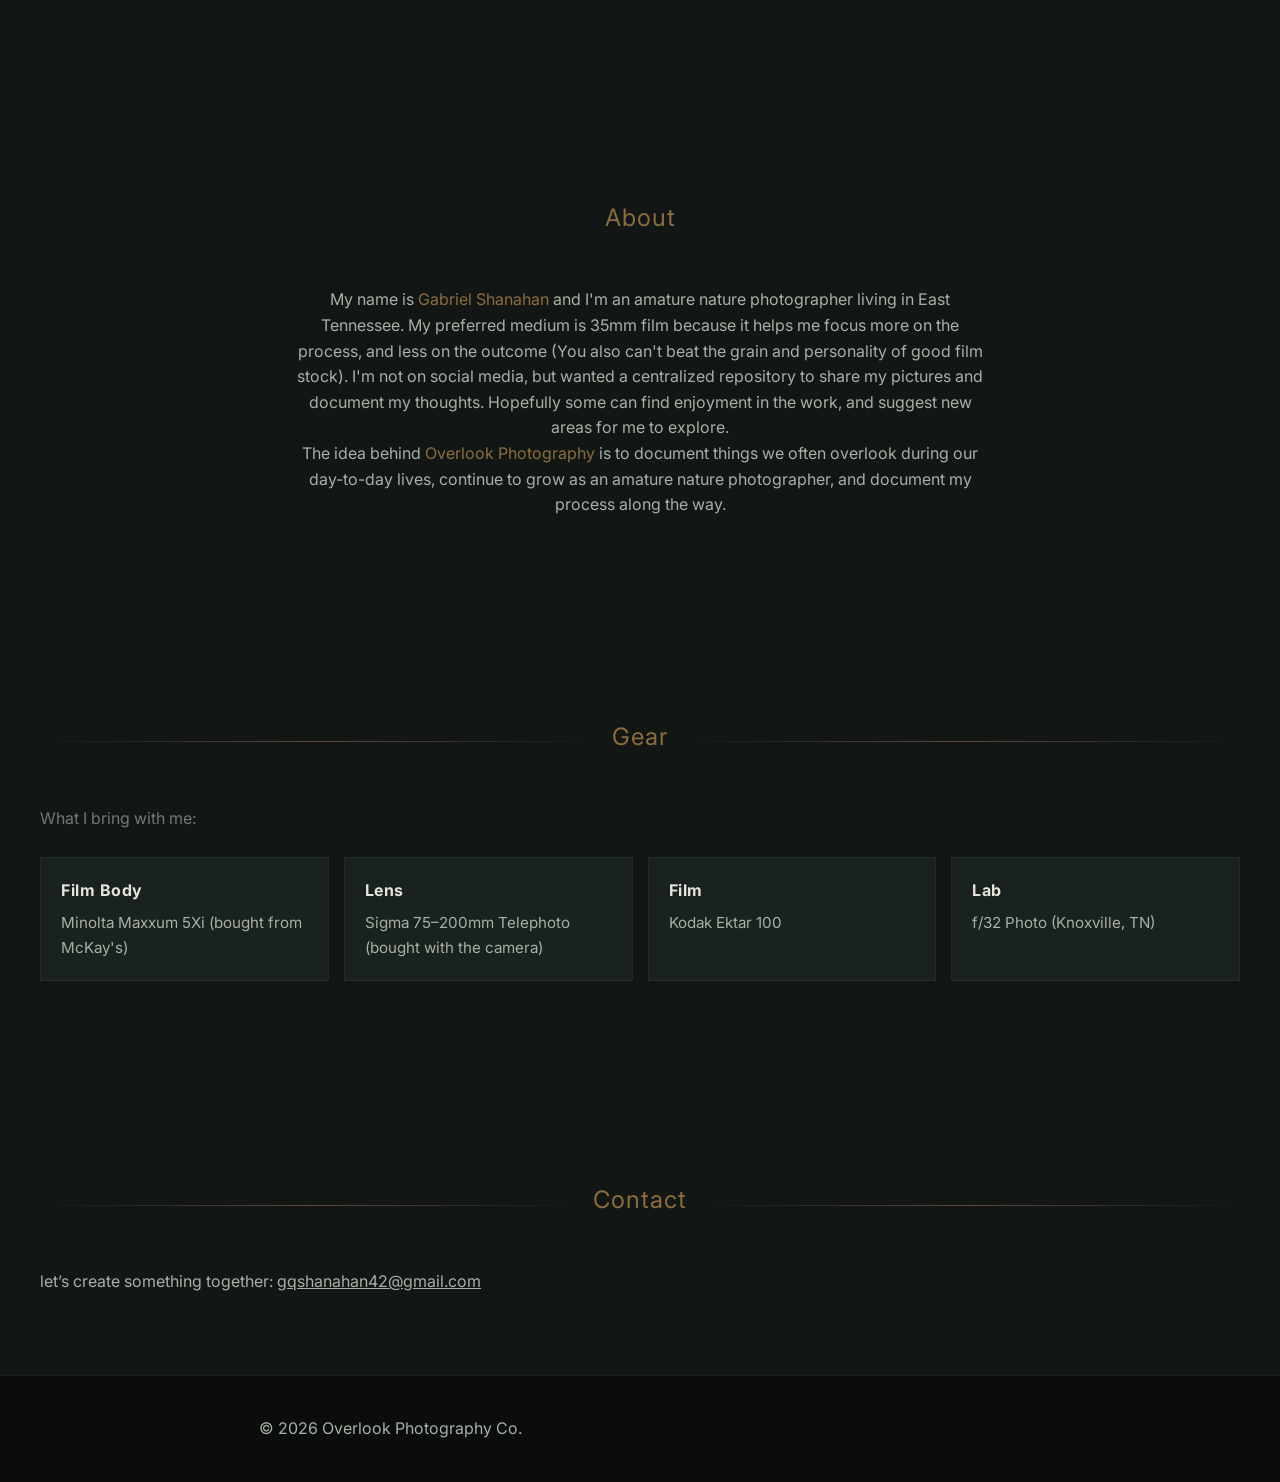
==== commit cb81c50e: "Added hamburger menu for mobile" ====
--- a/index.html
+++ b/index.html
@@ -10,17 +10,19 @@
 
   <header class="nav">
     <div class="logo">OVERLOOK</div>
-    <nav>
+    <nav class="nav-links" id="nav-links">
       <a href="#work">Gallery</a>
       <a href="#gear">Gear</a>
       <a href="#about">About</a>
       <a href="#contact">Contact</a>
     </nav>
+    <div class="hamburger" onclick="toggleMenu()">
+    ☰
+    </div>
   </header>
 
   <section class="hero">
     <h1>Capturing what’s often <span style="color: #8b6d3d">overlooked</span>.</h1>
-    <p>A personal repository for my nature photography.</p>
     <a href="#work" class="btn">View Gallery</a>
   </section>
 
--- a/css/styles.css
+++ b/css/styles.css
@@ -102,6 +102,42 @@
 
 .nav a:hover {
   color: var(--hover);
+}
+
+/* existing nav stays mostly the same */
+.nav-links {
+  display: flex;
+  gap: 20px;
+}
+
+/* hamburger hidden on desktop */
+.hamburger {
+  display: none;
+  font-size: 1.8rem;
+  color: var(--text);
+  cursor: pointer;
+}
+
+/* MOBILE */
+@media (max-width: 768px) {
+  .hamburger {
+    display: block;
+  }
+
+  .nav-links {
+    position: absolute;
+    top: 70px;
+    right: 20px;
+    flex-direction: column;
+    background: rgba(11, 13, 12, 0.95);
+    border: 1px solid #1b241f;
+    padding: 15px;
+    display: none; /* hidden by default */
+  }
+
+  .nav-links.active {
+    display: flex;
+  }
 }
 
 /* HERO */
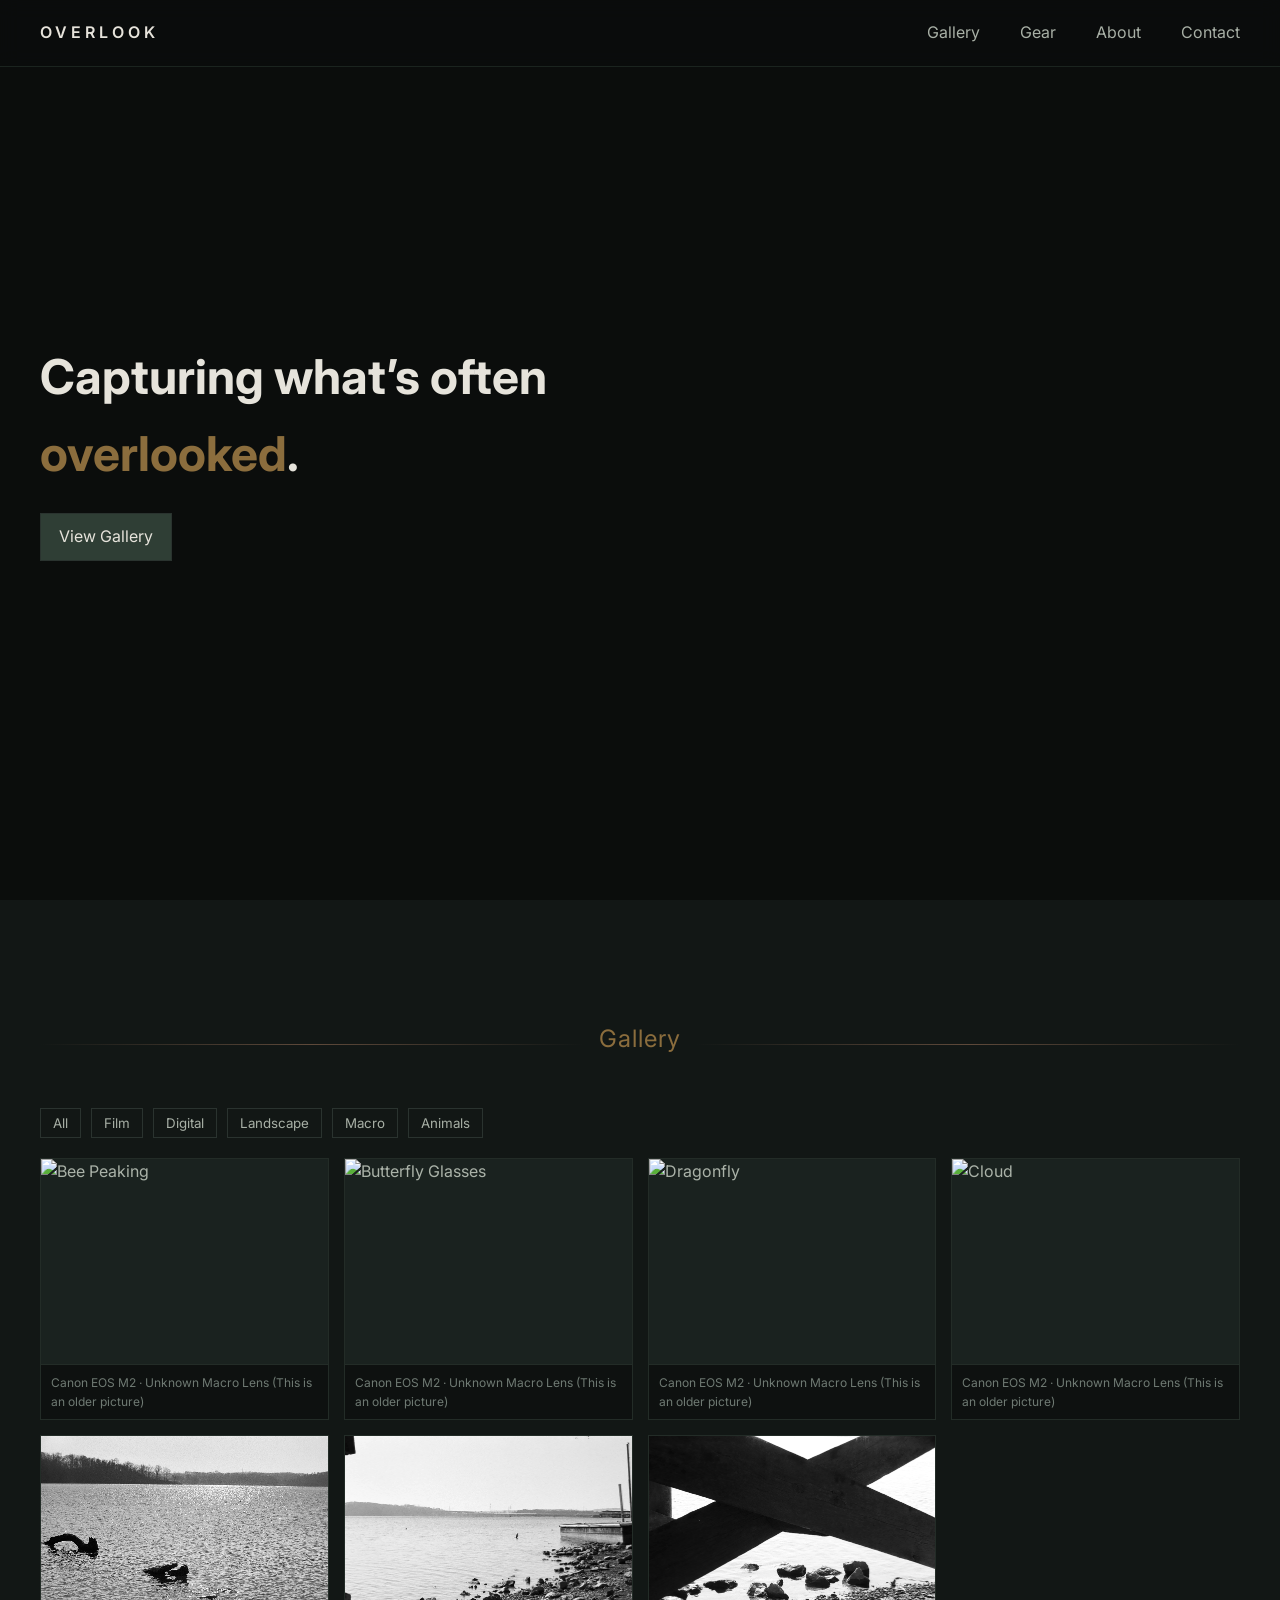
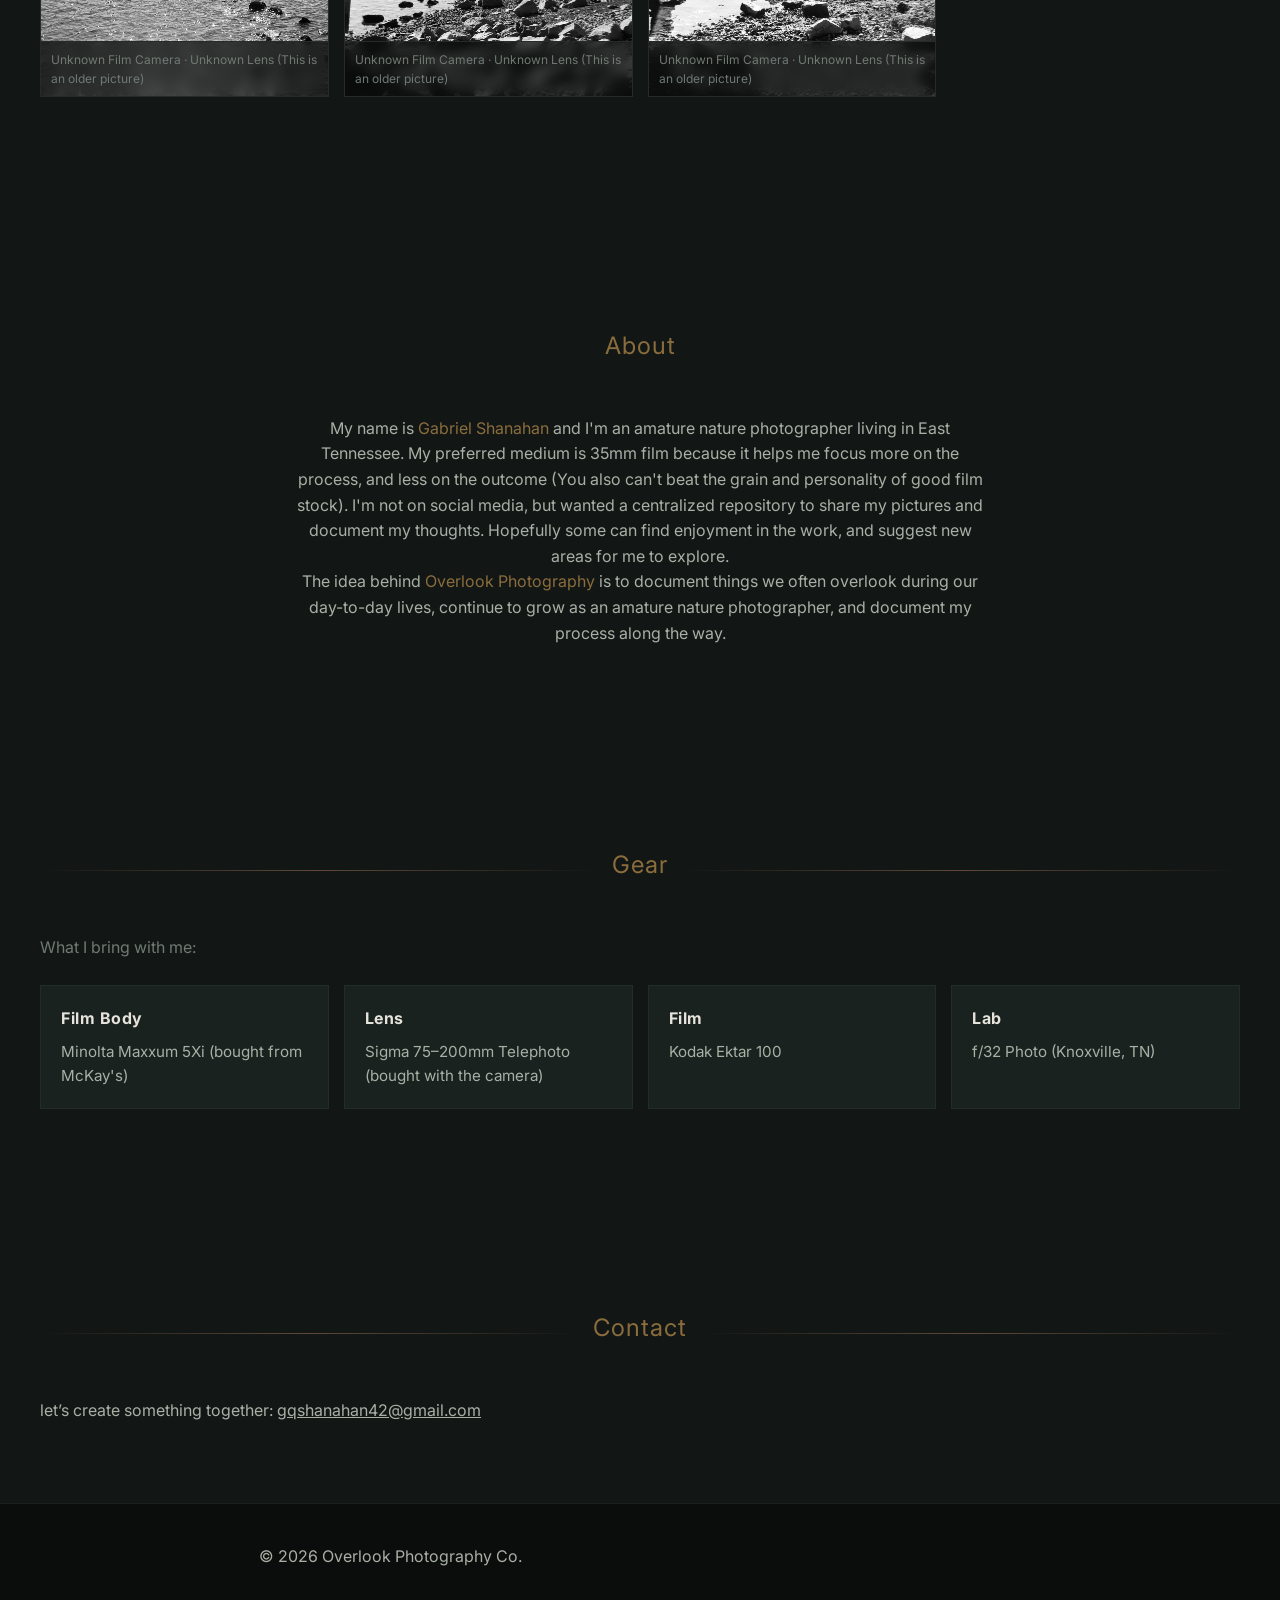
==== commit e297731b: "Added gallery header" ====
--- a/index.html
+++ b/index.html
@@ -27,6 +27,11 @@
   </section>
 
   <section id="work" class="gallery">
+    <div class="section-title">
+      <span class="line"></span>
+      <h2 style="color: #8b6d3d">Gallery</h2>
+      <span class="line"></span>
+    </div>
 
     <div class="filters">
       <button onclick="setFilter('all')">All</button>
